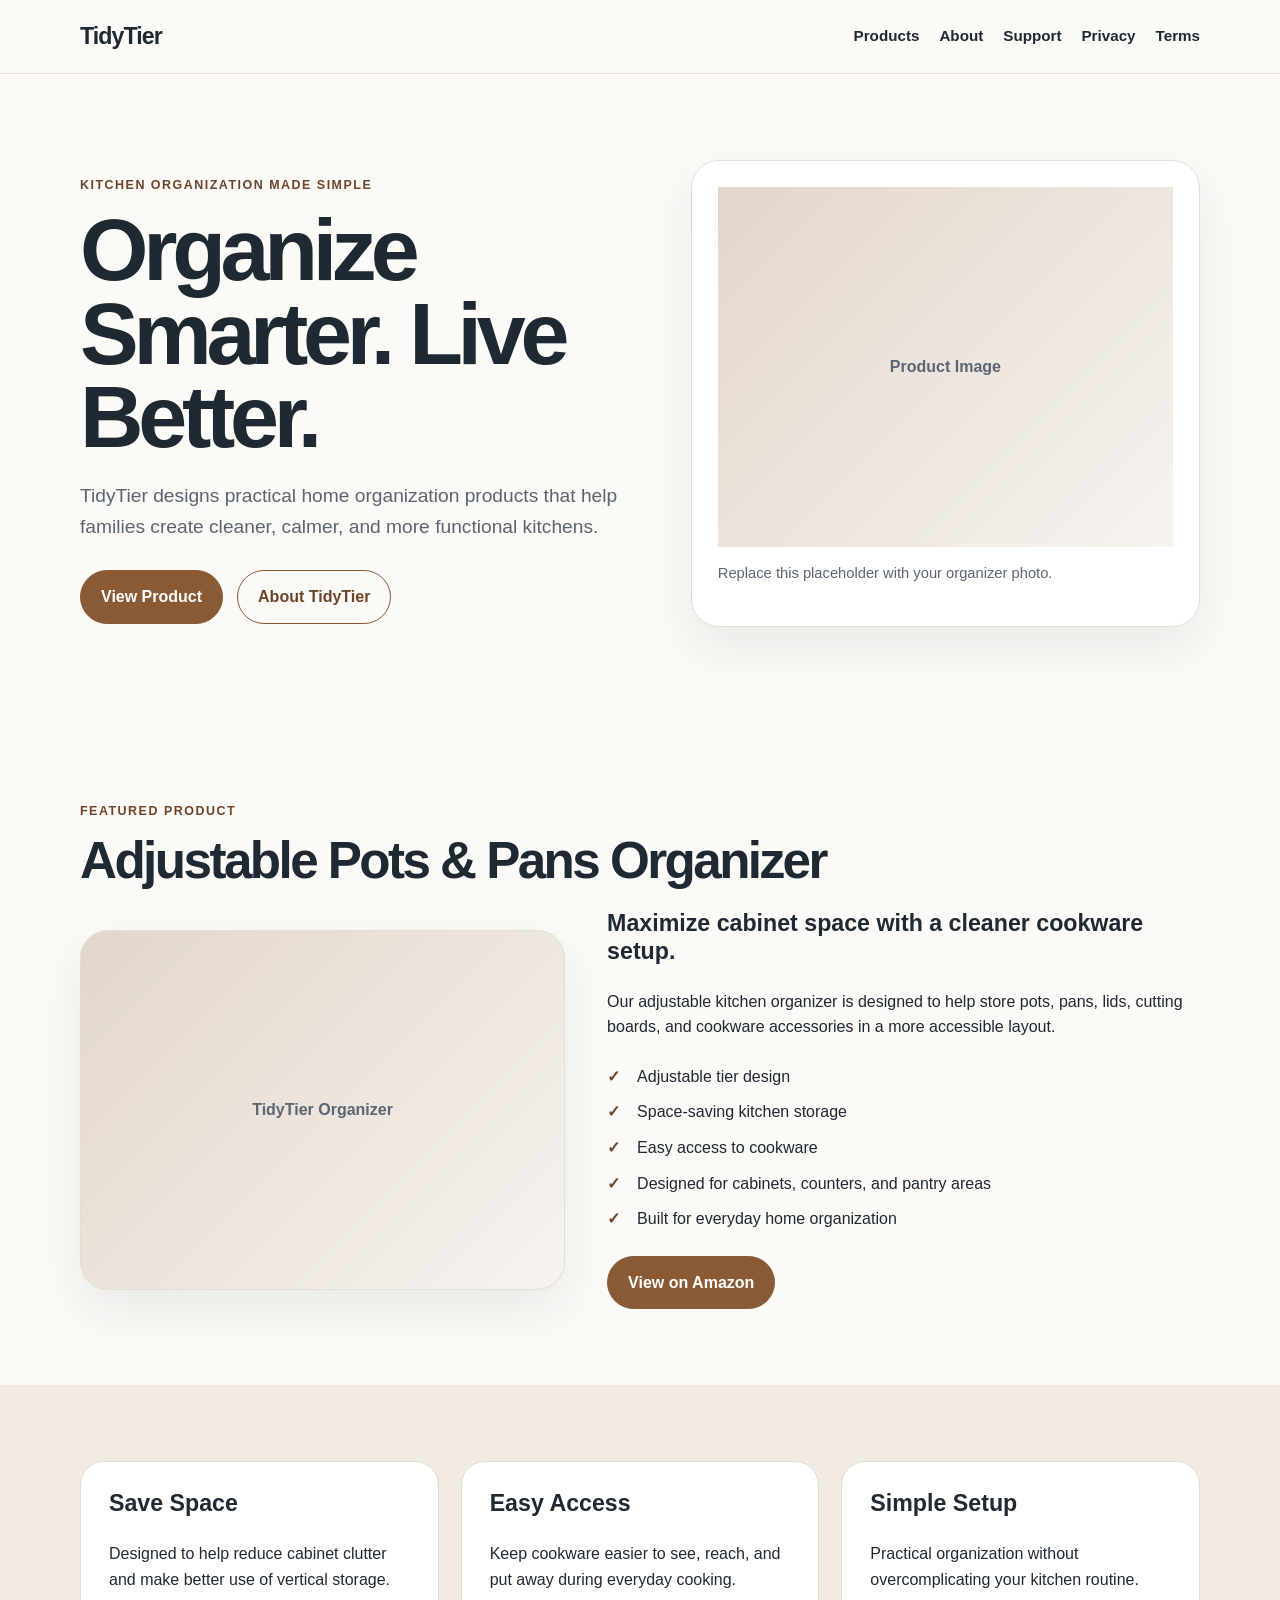
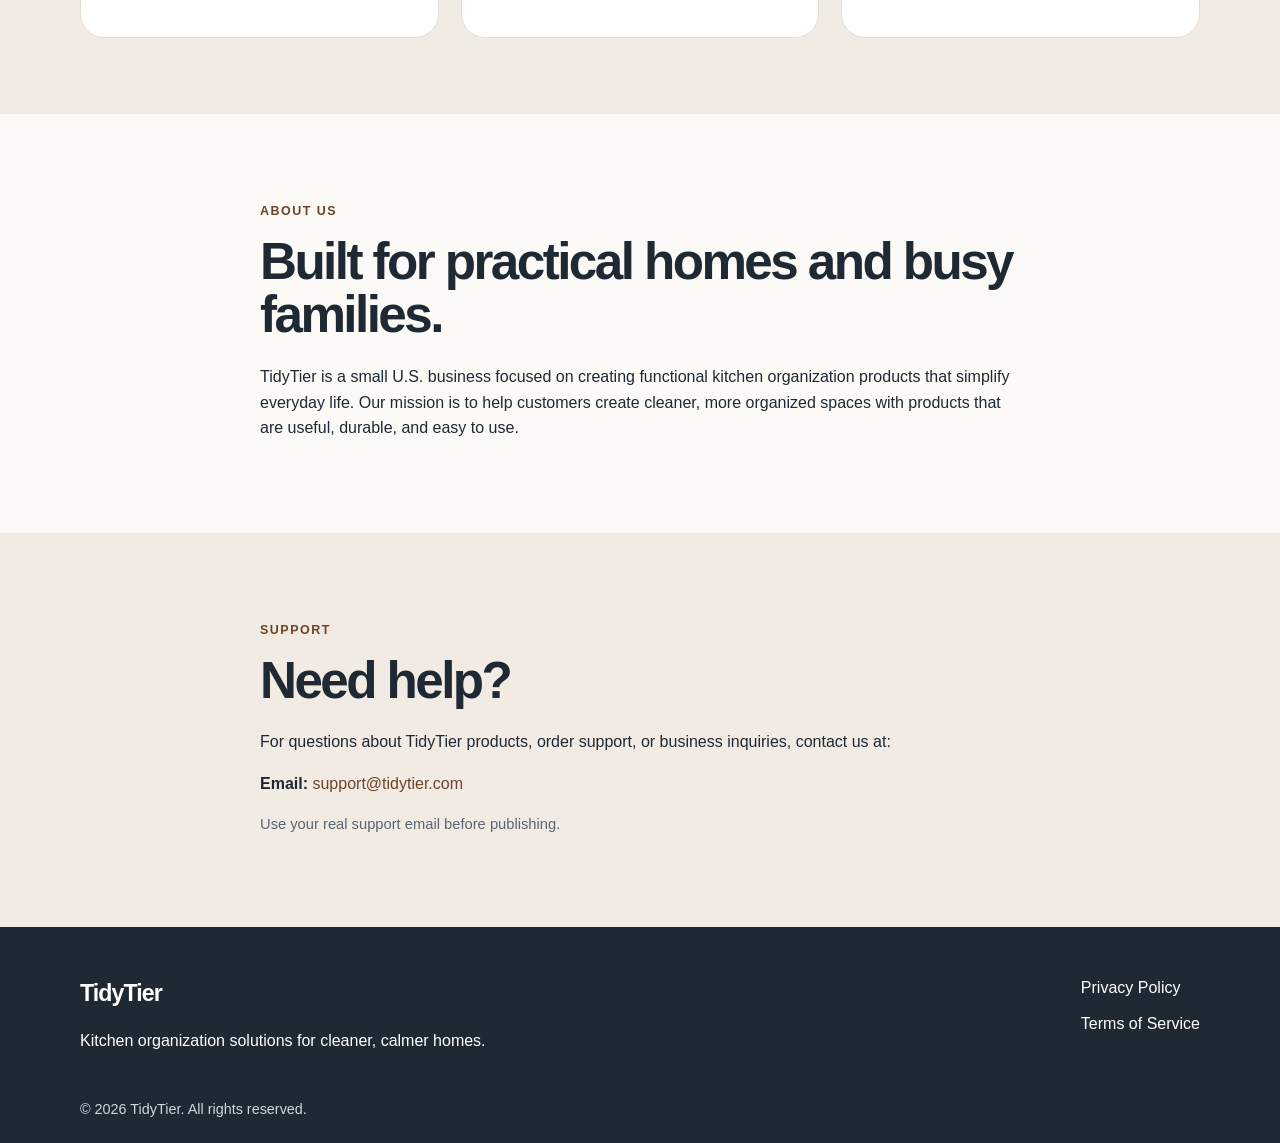
==== index.html @ 5704f9e4 "Add files via upload" ====
<!DOCTYPE html>
<html lang="en">
<head>
  <meta charset="UTF-8" />
  <meta name="viewport" content="width=device-width, initial-scale=1.0" />
  <title>TidyTier | Kitchen Organization Solutions</title>
  <meta name="description" content="TidyTier creates practical kitchen organization products designed to maximize cabinet space and simplify everyday cooking." />
  <link rel="stylesheet" href="styles.css" />
</head>
<body>
  <header class="site-header">
    <div class="container nav">
      <div class="brand">TidyTier</div>
      <nav>
        <a href="#products">Products</a>
        <a href="#about">About</a>
        <a href="#support">Support</a>
        <a href="privacy.html">Privacy</a>
        <a href="terms.html">Terms</a>
      </nav>
    </div>
  </header>

  <main>
    <section class="hero">
      <div class="container hero-grid">
        <div>
          <p class="eyebrow">Kitchen organization made simple</p>
          <h1>Organize Smarter. Live Better.</h1>
          <p class="hero-text">
            TidyTier designs practical home organization products that help families create cleaner,
            calmer, and more functional kitchens.
          </p>
          <div class="hero-actions">
            <a class="btn primary" href="#products">View Product</a>
            <a class="btn secondary" href="#about">About TidyTier</a>
          </div>
        </div>
        <div class="hero-card">
          <div class="product-placeholder"><span>Product Image</span></div>
          <p class="small-note">Replace this placeholder with your organizer photo.</p>
        </div>
      </div>
    </section>

    <section id="products" class="section">
      <div class="container">
        <p class="eyebrow">Featured product</p>
        <h2>Adjustable Pots & Pans Organizer</h2>
        <div class="product-grid">
          <div class="product-image"><span>TidyTier Organizer</span></div>
          <div>
            <h3>Maximize cabinet space with a cleaner cookware setup.</h3>
            <p>
              Our adjustable kitchen organizer is designed to help store pots, pans, lids,
              cutting boards, and cookware accessories in a more accessible layout.
            </p>
            <ul class="checklist">
              <li>Adjustable tier design</li>
              <li>Space-saving kitchen storage</li>
              <li>Easy access to cookware</li>
              <li>Designed for cabinets, counters, and pantry areas</li>
              <li>Built for everyday home organization</li>
            </ul>
            <a class="btn primary" href="https://www.amazon.com/dp/B0FTTPCXH6" target="_blank" rel="noopener">View on Amazon</a>
          </div>
        </div>
      </div>
    </section>

    <section class="section soft">
      <div class="container cards">
        <div class="card"><h3>Save Space</h3><p>Designed to help reduce cabinet clutter and make better use of vertical storage.</p></div>
        <div class="card"><h3>Easy Access</h3><p>Keep cookware easier to see, reach, and put away during everyday cooking.</p></div>
        <div class="card"><h3>Simple Setup</h3><p>Practical organization without overcomplicating your kitchen routine.</p></div>
      </div>
    </section>

    <section id="about" class="section">
      <div class="container narrow">
        <p class="eyebrow">About us</p>
        <h2>Built for practical homes and busy families.</h2>
        <p>
          TidyTier is a small U.S. business focused on creating functional kitchen organization
          products that simplify everyday life. Our mission is to help customers create cleaner,
          more organized spaces with products that are useful, durable, and easy to use.
        </p>
      </div>
    </section>

    <section id="support" class="section soft">
      <div class="container narrow">
        <p class="eyebrow">Support</p>
        <h2>Need help?</h2>
        <p>For questions about TidyTier products, order support, or business inquiries, contact us at:</p>
        <p><strong>Email:</strong> <a href="mailto:support@tidytier.com">support@tidytier.com</a></p>
        <p class="small-note">Use your real support email before publishing.</p>
      </div>
    </section>
  </main>

  <footer class="site-footer">
    <div class="container footer-grid">
      <div><div class="brand">TidyTier</div><p>Kitchen organization solutions for cleaner, calmer homes.</p></div>
      <div><a href="privacy.html">Privacy Policy</a><a href="terms.html">Terms of Service</a></div>
    </div>
    <div class="container copyright">© 2026 TidyTier. All rights reserved.</div>
  </footer>
</body>
</html>
---- styles.css ----
:root{--bg:#fbfaf7;--text:#1f2933;--muted:#5b6573;--card:#fff;--accent:#8a5a35;--accent-dark:#6d4427;--soft:#f1ebe4;--border:#e4ddd4}
*{box-sizing:border-box}body{margin:0;font-family:Arial,Helvetica,sans-serif;background:var(--bg);color:var(--text);line-height:1.6}a{color:var(--accent-dark);text-decoration:none}a:hover{text-decoration:underline}.container{width:min(1120px,92%);margin:0 auto}.site-header{background:rgba(251,250,247,.95);border-bottom:1px solid var(--border);position:sticky;top:0;z-index:10}.nav{display:flex;justify-content:space-between;align-items:center;padding:18px 0}.brand{font-size:1.45rem;font-weight:800;letter-spacing:-.04em}nav{display:flex;gap:20px;flex-wrap:wrap}nav a{color:var(--text);font-weight:600;font-size:.95rem}.hero{padding:86px 0}.hero-grid{display:grid;grid-template-columns:1.05fr .95fr;gap:48px;align-items:center}.eyebrow{text-transform:uppercase;letter-spacing:.12em;font-size:.78rem;color:var(--accent-dark);font-weight:800}h1{font-size:clamp(2.7rem,7vw,5.5rem);line-height:.95;margin:12px 0 22px;letter-spacing:-.06em}h2{font-size:clamp(2rem,4vw,3.5rem);line-height:1.05;margin:10px 0 22px;letter-spacing:-.05em}h3{font-size:1.45rem;line-height:1.2;margin-top:0}.hero-text{font-size:1.2rem;color:var(--muted);max-width:650px}.hero-actions{display:flex;gap:14px;margin-top:28px;flex-wrap:wrap}.btn{display:inline-block;padding:13px 20px;border-radius:999px;font-weight:800;border:1px solid var(--accent)}.btn.primary{background:var(--accent);color:white}.btn.primary:hover{background:var(--accent-dark);text-decoration:none}.btn.secondary{color:var(--accent-dark);background:transparent}.hero-card,.product-image{background:var(--card);border:1px solid var(--border);border-radius:28px;padding:26px;box-shadow:0 20px 50px rgba(31,41,51,.08)}.product-placeholder,.product-image{min-height:360px;display:grid;place-items:center;color:var(--muted);background:linear-gradient(135deg,rgba(138,90,53,.14),rgba(255,255,255,.4)),var(--soft);font-weight:800;text-align:center}.section{padding:76px 0}.section.soft{background:var(--soft)}.product-grid{display:grid;grid-template-columns:.9fr 1.1fr;gap:42px;align-items:center}.checklist{padding-left:0;list-style:none;margin:24px 0}.checklist li{margin:10px 0;padding-left:30px;position:relative}.checklist li:before{content:'✓';position:absolute;left:0;color:var(--accent-dark);font-weight:900}.cards{display:grid;grid-template-columns:repeat(3,1fr);gap:22px}.card{background:var(--card);border:1px solid var(--border);border-radius:24px;padding:28px}.narrow{max-width:760px}.small-note{color:var(--muted);font-size:.92rem}.site-footer{background:#1f2933;color:white;padding:48px 0 22px}.site-footer a{display:block;color:white;margin-bottom:10px}.footer-grid{display:flex;justify-content:space-between;gap:30px}.copyright{margin-top:28px;color:#cfd6dd;font-size:.9rem}.legal{padding:70px 0;max-width:850px}.legal h1{font-size:clamp(2.3rem,5vw,4rem)}.legal p,.legal li{color:var(--muted)}@media(max-width:780px){.nav,.footer-grid{flex-direction:column;align-items:flex-start}.hero-grid,.product-grid,.cards{grid-template-columns:1fr}.hero{padding:58px 0}}
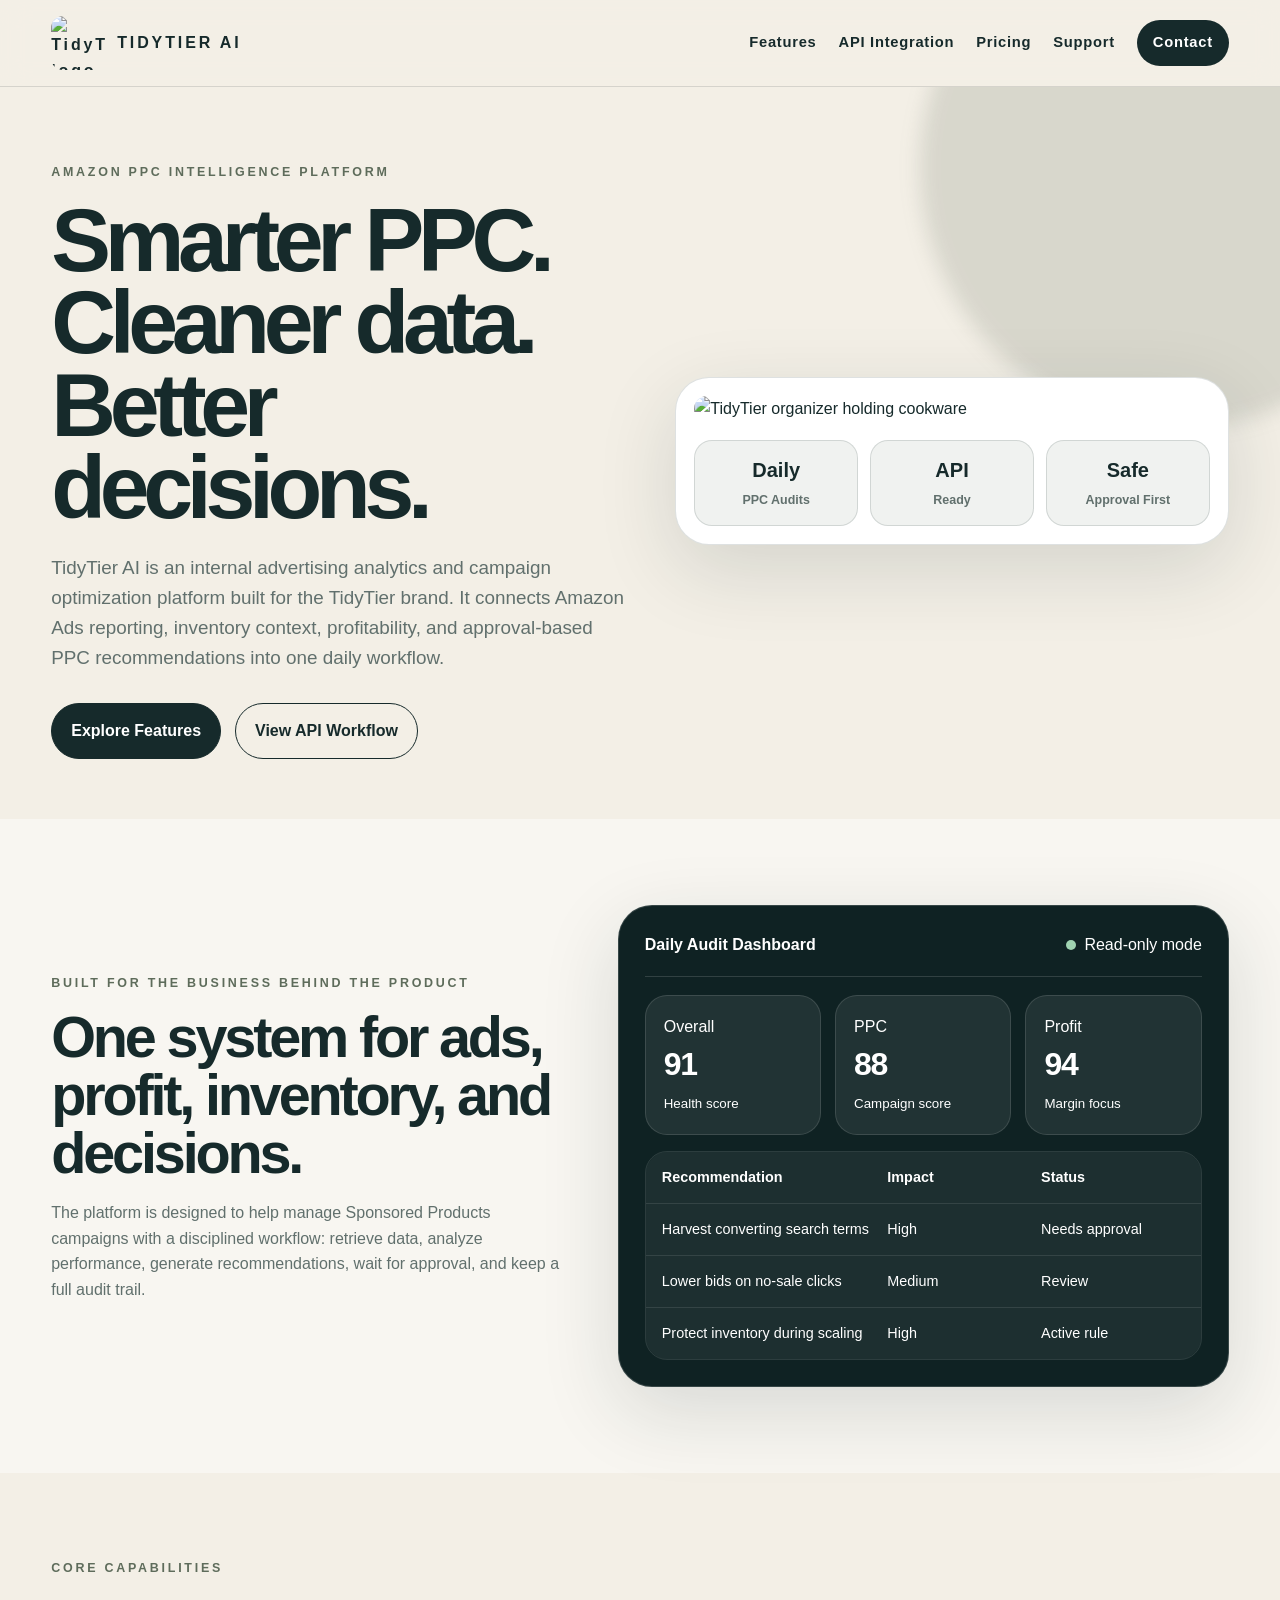
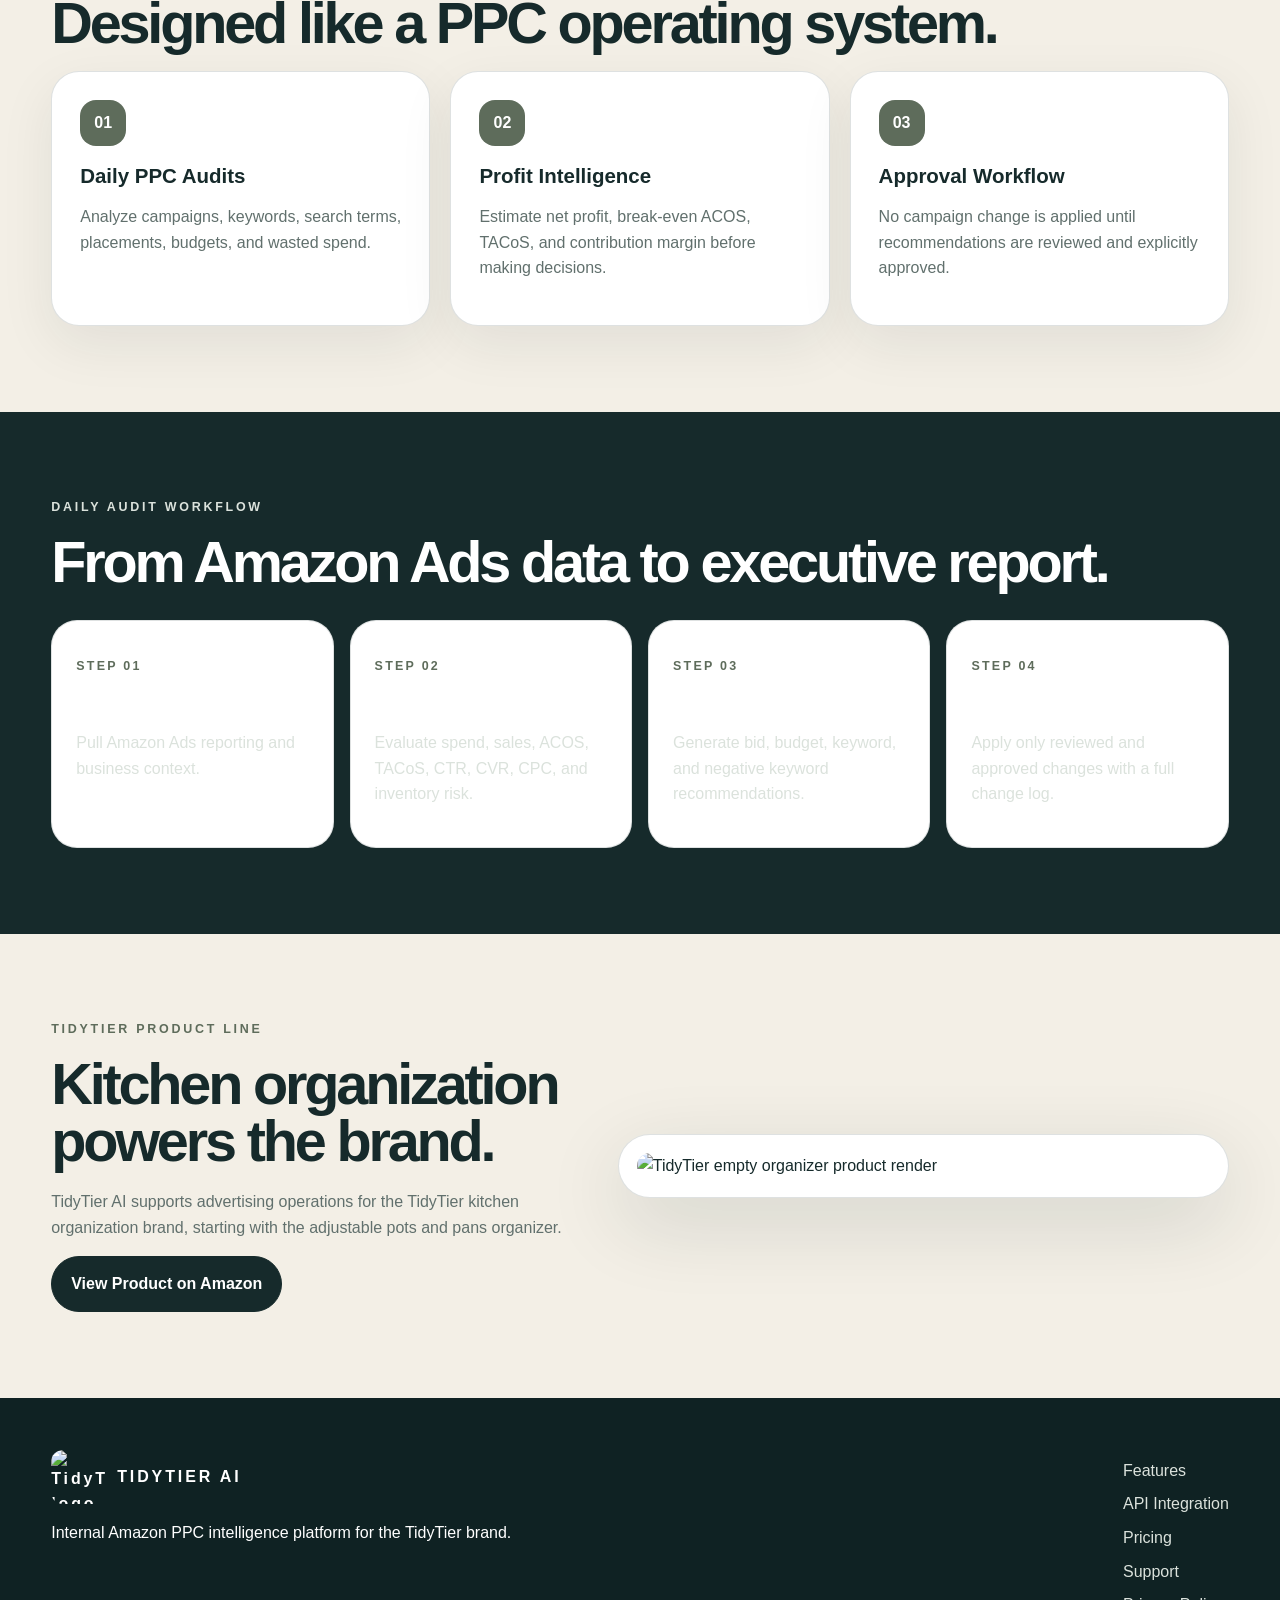
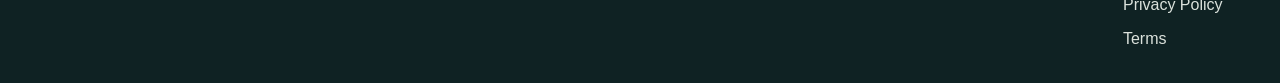
==== commit 2603760a: "Add files via upload" ====
--- a/index.html
+++ b/index.html
@@ -1,110 +1,107 @@
 <!DOCTYPE html>
 <html lang="en">
 <head>
-  <meta charset="UTF-8" />
-  <meta name="viewport" content="width=device-width, initial-scale=1.0" />
-  <title>TidyTier | Kitchen Organization Solutions</title>
-  <meta name="description" content="TidyTier creates practical kitchen organization products designed to maximize cabinet space and simplify everyday cooking." />
-  <link rel="stylesheet" href="styles.css" />
+  <meta charset="UTF-8"/><meta name="viewport" content="width=device-width, initial-scale=1.0"/>
+  <title>TidyTier AI | Amazon PPC Optimization for TidyTier</title>
+  <meta name="description" content="TidyTier AI is an internal Amazon PPC intelligence platform built to automate reporting, daily audits, profitability analysis, and approval-based campaign optimization."/>
+  <link rel="stylesheet" href="styles.css"/>
 </head>
 <body>
-  <header class="site-header">
-    <div class="container nav">
-      <div class="brand">TidyTier</div>
-      <nav>
-        <a href="#products">Products</a>
-        <a href="#about">About</a>
-        <a href="#support">Support</a>
-        <a href="privacy.html">Privacy</a>
-        <a href="terms.html">Terms</a>
-      </nav>
+<header class="navbar"><div class="container nav-inner">
+  <a class="logo" href="index.html"><img src="assets/tidytier-logo.png" alt="TidyTier logo"/><span>TIDYTIER AI</span></a>
+  <nav class="nav-links">
+    <a href="features.html">Features</a><a href="integration.html">API Integration</a><a href="pricing.html">Pricing</a><a href="support.html">Support</a><a class="nav-cta" href="#contact">Contact</a>
+  </nav>
+</div></header>
+
+<main>
+<section class="hero">
+  <div class="container hero-grid">
+    <div>
+      <p class="eyebrow">Amazon PPC Intelligence Platform</p>
+      <h1>Smarter PPC. Cleaner data. Better decisions.</h1>
+      <p class="lead">TidyTier AI is an internal advertising analytics and campaign optimization platform built for the TidyTier brand. It connects Amazon Ads reporting, inventory context, profitability, and approval-based PPC recommendations into one daily workflow.</p>
+      <div class="hero-actions">
+        <a class="btn primary" href="features.html">Explore Features</a>
+        <a class="btn secondary" href="integration.html">View API Workflow</a>
+      </div>
     </div>
-  </header>
+    <div class="hero-card">
+      <img src="assets/tidytier-organizer-loaded.png" alt="TidyTier organizer holding cookware"/>
+      <div class="badges">
+        <div class="badge"><strong>Daily</strong><span>PPC Audits</span></div>
+        <div class="badge"><strong>API</strong><span>Ready</span></div>
+        <div class="badge"><strong>Safe</strong><span>Approval First</span></div>
+      </div>
+    </div>
+  </div>
+</section>
 
-  <main>
-    <section class="hero">
-      <div class="container hero-grid">
-        <div>
-          <p class="eyebrow">Kitchen organization made simple</p>
-          <h1>Organize Smarter. Live Better.</h1>
-          <p class="hero-text">
-            TidyTier designs practical home organization products that help families create cleaner,
-            calmer, and more functional kitchens.
-          </p>
-          <div class="hero-actions">
-            <a class="btn primary" href="#products">View Product</a>
-            <a class="btn secondary" href="#about">About TidyTier</a>
-          </div>
-        </div>
-        <div class="hero-card">
-          <div class="product-placeholder"><span>Product Image</span></div>
-          <p class="small-note">Replace this placeholder with your organizer photo.</p>
-        </div>
+<section class="section soft">
+  <div class="container split">
+    <div>
+      <p class="eyebrow">Built for the business behind the product</p>
+      <h2>One system for ads, profit, inventory, and decisions.</h2>
+      <p class="muted">The platform is designed to help manage Sponsored Products campaigns with a disciplined workflow: retrieve data, analyze performance, generate recommendations, wait for approval, and keep a full audit trail.</p>
+    </div>
+    <div class="dashboard">
+      <div class="dashboard-top"><strong>Daily Audit Dashboard</strong><span><i class="dot"></i>Read-only mode</span></div>
+      <div class="kpi-grid">
+        <div class="kpi"><span>Overall</span><strong>91</strong><small>Health score</small></div>
+        <div class="kpi"><span>PPC</span><strong>88</strong><small>Campaign score</small></div>
+        <div class="kpi"><span>Profit</span><strong>94</strong><small>Margin focus</small></div>
       </div>
-    </section>
+      <div class="table">
+        <div class="row"><strong>Recommendation</strong><strong>Impact</strong><strong>Status</strong></div>
+        <div class="row"><span>Harvest converting search terms</span><span>High</span><span>Needs approval</span></div>
+        <div class="row"><span>Lower bids on no-sale clicks</span><span>Medium</span><span>Review</span></div>
+        <div class="row"><span>Protect inventory during scaling</span><span>High</span><span>Active rule</span></div>
+      </div>
+    </div>
+  </div>
+</section>
 
-    <section id="products" class="section">
-      <div class="container">
-        <p class="eyebrow">Featured product</p>
-        <h2>Adjustable Pots & Pans Organizer</h2>
-        <div class="product-grid">
-          <div class="product-image"><span>TidyTier Organizer</span></div>
-          <div>
-            <h3>Maximize cabinet space with a cleaner cookware setup.</h3>
-            <p>
-              Our adjustable kitchen organizer is designed to help store pots, pans, lids,
-              cutting boards, and cookware accessories in a more accessible layout.
-            </p>
-            <ul class="checklist">
-              <li>Adjustable tier design</li>
-              <li>Space-saving kitchen storage</li>
-              <li>Easy access to cookware</li>
-              <li>Designed for cabinets, counters, and pantry areas</li>
-              <li>Built for everyday home organization</li>
-            </ul>
-            <a class="btn primary" href="https://www.amazon.com/dp/B0FTTPCXH6" target="_blank" rel="noopener">View on Amazon</a>
-          </div>
-        </div>
-      </div>
-    </section>
+<section class="section">
+  <div class="container">
+    <p class="eyebrow">Core capabilities</p>
+    <h2>Designed like a PPC operating system.</h2>
+    <div class="grid-3">
+      <div class="card"><div class="icon">01</div><h3>Daily PPC Audits</h3><p class="muted">Analyze campaigns, keywords, search terms, placements, budgets, and wasted spend.</p></div>
+      <div class="card"><div class="icon">02</div><h3>Profit Intelligence</h3><p class="muted">Estimate net profit, break-even ACOS, TACoS, and contribution margin before making decisions.</p></div>
+      <div class="card"><div class="icon">03</div><h3>Approval Workflow</h3><p class="muted">No campaign change is applied until recommendations are reviewed and explicitly approved.</p></div>
+    </div>
+  </div>
+</section>
 
-    <section class="section soft">
-      <div class="container cards">
-        <div class="card"><h3>Save Space</h3><p>Designed to help reduce cabinet clutter and make better use of vertical storage.</p></div>
-        <div class="card"><h3>Easy Access</h3><p>Keep cookware easier to see, reach, and put away during everyday cooking.</p></div>
-        <div class="card"><h3>Simple Setup</h3><p>Practical organization without overcomplicating your kitchen routine.</p></div>
-      </div>
-    </section>
+<section class="section dark">
+  <div class="container">
+    <p class="eyebrow">Daily Audit Workflow</p>
+    <h2>From Amazon Ads data to executive report.</h2>
+    <div class="workflow">
+      <div class="step"><p class="num">STEP 01</p><h3>Collect</h3><p class="muted">Pull Amazon Ads reporting and business context.</p></div>
+      <div class="step"><p class="num">STEP 02</p><h3>Analyze</h3><p class="muted">Evaluate spend, sales, ACOS, TACoS, CTR, CVR, CPC, and inventory risk.</p></div>
+      <div class="step"><p class="num">STEP 03</p><h3>Recommend</h3><p class="muted">Generate bid, budget, keyword, and negative keyword recommendations.</p></div>
+      <div class="step"><p class="num">STEP 04</p><h3>Approve</h3><p class="muted">Apply only reviewed and approved changes with a full change log.</p></div>
+    </div>
+  </div>
+</section>
 
-    <section id="about" class="section">
-      <div class="container narrow">
-        <p class="eyebrow">About us</p>
-        <h2>Built for practical homes and busy families.</h2>
-        <p>
-          TidyTier is a small U.S. business focused on creating functional kitchen organization
-          products that simplify everyday life. Our mission is to help customers create cleaner,
-          more organized spaces with products that are useful, durable, and easy to use.
-        </p>
-      </div>
-    </section>
+<section class="section" id="contact">
+  <div class="container split">
+    <div>
+      <p class="eyebrow">TidyTier product line</p>
+      <h2>Kitchen organization powers the brand.</h2>
+      <p class="muted">TidyTier AI supports advertising operations for the TidyTier kitchen organization brand, starting with the adjustable pots and pans organizer.</p>
+      <a class="btn primary" href="https://www.amazon.com/dp/B0FTTPCXH6" target="_blank" rel="noopener">View Product on Amazon</a>
+    </div>
+    <img class="hero-card" src="assets/tidytier-organizer-empty.png" alt="TidyTier empty organizer product render"/>
+  </div>
+</section>
+</main>
 
-    <section id="support" class="section soft">
-      <div class="container narrow">
-        <p class="eyebrow">Support</p>
-        <h2>Need help?</h2>
-        <p>For questions about TidyTier products, order support, or business inquiries, contact us at:</p>
-        <p><strong>Email:</strong> <a href="mailto:support@tidytier.com">support@tidytier.com</a></p>
-        <p class="small-note">Use your real support email before publishing.</p>
-      </div>
-    </section>
-  </main>
-
-  <footer class="site-footer">
-    <div class="container footer-grid">
-      <div><div class="brand">TidyTier</div><p>Kitchen organization solutions for cleaner, calmer homes.</p></div>
-      <div><a href="privacy.html">Privacy Policy</a><a href="terms.html">Terms of Service</a></div>
-    </div>
-    <div class="container copyright">© 2026 TidyTier. All rights reserved.</div>
-  </footer>
+<footer class="footer"><div class="container footer-grid">
+  <div><div class="logo"><img src="assets/tidytier-logo.png" alt="TidyTier logo"/><span>TIDYTIER AI</span></div><p>Internal Amazon PPC intelligence platform for the TidyTier brand.</p></div>
+  <div><a href="features.html">Features</a><a href="integration.html">API Integration</a><a href="pricing.html">Pricing</a><a href="support.html">Support</a><a href="privacy.html">Privacy Policy</a><a href="terms.html">Terms</a></div>
+</div></footer>
 </body>
 </html>
--- a/styles.css
+++ b/styles.css
@@ -1,2 +1,111 @@
-:root{--bg:#fbfaf7;--text:#1f2933;--muted:#5b6573;--card:#fff;--accent:#8a5a35;--accent-dark:#6d4427;--soft:#f1ebe4;--border:#e4ddd4}
-*{box-sizing:border-box}body{margin:0;font-family:Arial,Helvetica,sans-serif;background:var(--bg);color:var(--text);line-height:1.6}a{color:var(--accent-dark);text-decoration:none}a:hover{text-decoration:underline}.container{width:min(1120px,92%);margin:0 auto}.site-header{background:rgba(251,250,247,.95);border-bottom:1px solid var(--border);position:sticky;top:0;z-index:10}.nav{display:flex;justify-content:space-between;align-items:center;padding:18px 0}.brand{font-size:1.45rem;font-weight:800;letter-spacing:-.04em}nav{display:flex;gap:20px;flex-wrap:wrap}nav a{color:var(--text);font-weight:600;font-size:.95rem}.hero{padding:86px 0}.hero-grid{display:grid;grid-template-columns:1.05fr .95fr;gap:48px;align-items:center}.eyebrow{text-transform:uppercase;letter-spacing:.12em;font-size:.78rem;color:var(--accent-dark);font-weight:800}h1{font-size:clamp(2.7rem,7vw,5.5rem);line-height:.95;margin:12px 0 22px;letter-spacing:-.06em}h2{font-size:clamp(2rem,4vw,3.5rem);line-height:1.05;margin:10px 0 22px;letter-spacing:-.05em}h3{font-size:1.45rem;line-height:1.2;margin-top:0}.hero-text{font-size:1.2rem;color:var(--muted);max-width:650px}.hero-actions{display:flex;gap:14px;margin-top:28px;flex-wrap:wrap}.btn{display:inline-block;padding:13px 20px;border-radius:999px;font-weight:800;border:1px solid var(--accent)}.btn.primary{background:var(--accent);color:white}.btn.primary:hover{background:var(--accent-dark);text-decoration:none}.btn.secondary{color:var(--accent-dark);background:transparent}.hero-card,.product-image{background:var(--card);border:1px solid var(--border);border-radius:28px;padding:26px;box-shadow:0 20px 50px rgba(31,41,51,.08)}.product-placeholder,.product-image{min-height:360px;display:grid;place-items:center;color:var(--muted);background:linear-gradient(135deg,rgba(138,90,53,.14),rgba(255,255,255,.4)),var(--soft);font-weight:800;text-align:center}.section{padding:76px 0}.section.soft{background:var(--soft)}.product-grid{display:grid;grid-template-columns:.9fr 1.1fr;gap:42px;align-items:center}.checklist{padding-left:0;list-style:none;margin:24px 0}.checklist li{margin:10px 0;padding-left:30px;position:relative}.checklist li:before{content:'✓';position:absolute;left:0;color:var(--accent-dark);font-weight:900}.cards{display:grid;grid-template-columns:repeat(3,1fr);gap:22px}.card{background:var(--card);border:1px solid var(--border);border-radius:24px;padding:28px}.narrow{max-width:760px}.small-note{color:var(--muted);font-size:.92rem}.site-footer{background:#1f2933;color:white;padding:48px 0 22px}.site-footer a{display:block;color:white;margin-bottom:10px}.footer-grid{display:flex;justify-content:space-between;gap:30px}.copyright{margin-top:28px;color:#cfd6dd;font-size:.9rem}.legal{padding:70px 0;max-width:850px}.legal h1{font-size:clamp(2.3rem,5vw,4rem)}.legal p,.legal li{color:var(--muted)}@media(max-width:780px){.nav,.footer-grid{flex-direction:column;align-items:flex-start}.hero-grid,.product-grid,.cards{grid-template-columns:1fr}.hero{padding:58px 0}}
+:root{
+  --cream:#F3EFE6;
+  --green:#5E6C5B;
+  --ink:#162A2B;
+  --black:#000000;
+  --white:#FFFFFF;
+  --muted:#61706d;
+  --line:rgba(22,42,43,.14);
+  --shadow:0 24px 80px rgba(22,42,43,.14);
+}
+*{box-sizing:border-box}
+html{scroll-behavior:smooth}
+body{
+  margin:0;
+  font-family:Poppins, Arial, Helvetica, sans-serif;
+  color:var(--ink);
+  background:var(--cream);
+  line-height:1.6;
+}
+a{color:inherit;text-decoration:none}
+img{max-width:100%;display:block}
+.container{width:min(1180px,92%);margin:0 auto}
+.navbar{
+  position:sticky;top:0;z-index:20;
+  background:rgba(243,239,230,.92);
+  backdrop-filter:blur(14px);
+  border-bottom:1px solid var(--line);
+}
+.nav-inner{display:flex;align-items:center;justify-content:space-between;padding:16px 0;gap:20px}
+.logo{display:flex;align-items:center;gap:12px;font-weight:800;letter-spacing:.18em}
+.logo img{width:54px;height:54px;object-fit:contain;border-radius:12px}
+.nav-links{display:flex;align-items:center;gap:22px;font-size:.92rem;font-weight:700;letter-spacing:.05em}
+.nav-cta{padding:11px 16px;border-radius:999px;background:var(--ink);color:var(--white)}
+.menu-note{display:none}
+.hero{
+  padding:76px 0 60px;
+  position:relative;
+  overflow:hidden;
+}
+.hero:before{
+  content:"";position:absolute;right:-160px;top:-180px;width:520px;height:520px;border-radius:50%;
+  background:rgba(94,108,91,.18);filter:blur(10px);
+}
+.hero-grid{display:grid;grid-template-columns:1.02fr .98fr;gap:48px;align-items:center;position:relative}
+.eyebrow{font-size:.78rem;text-transform:uppercase;letter-spacing:.22em;color:var(--green);font-weight:900;margin:0 0 16px}
+h1{font-size:clamp(3rem,7vw,6.4rem);line-height:.92;letter-spacing:-.07em;margin:0 0 24px}
+h2{font-size:clamp(2rem,4.5vw,4.2rem);line-height:1;letter-spacing:-.055em;margin:0 0 18px}
+h3{font-size:1.28rem;line-height:1.2;margin:0 0 12px}
+.lead{font-size:1.18rem;color:var(--muted);max-width:650px}
+.hero-actions{display:flex;gap:14px;flex-wrap:wrap;margin-top:30px}
+.btn{display:inline-flex;align-items:center;justify-content:center;gap:8px;padding:14px 19px;border-radius:999px;font-weight:900;border:1px solid var(--ink)}
+.btn.primary{background:var(--ink);color:var(--white)}
+.btn.secondary{background:transparent;color:var(--ink)}
+.btn.light{background:var(--white);color:var(--ink);border-color:var(--white)}
+.hero-card{background:var(--white);border:1px solid var(--line);border-radius:34px;padding:18px;box-shadow:var(--shadow)}
+.hero-card img{border-radius:24px;background:var(--white)}
+.badges{display:grid;grid-template-columns:repeat(3,1fr);gap:12px;margin-top:18px}
+.badge{padding:13px;border-radius:18px;background:rgba(94,108,91,.09);border:1px solid var(--line);text-align:center}
+.badge strong{display:block;font-size:1.25rem}
+.badge span{font-size:.78rem;color:var(--muted);font-weight:700}
+.section{padding:86px 0}
+.section.dark{background:var(--ink);color:var(--white)}
+.section.dark .eyebrow,.section.dark .muted{color:#dbe2dc}
+.section.soft{background:rgba(255,255,255,.42)}
+.split{display:grid;grid-template-columns:.92fr 1.08fr;gap:46px;align-items:center}
+.grid-3{display:grid;grid-template-columns:repeat(3,1fr);gap:20px}
+.grid-2{display:grid;grid-template-columns:repeat(2,1fr);gap:22px}
+.card{
+  background:var(--white);
+  border:1px solid var(--line);
+  border-radius:28px;
+  padding:28px;
+  box-shadow:0 18px 54px rgba(22,42,43,.08);
+}
+.dark .card{background:rgba(255,255,255,.08);border-color:rgba(255,255,255,.16);box-shadow:none}
+.icon{width:46px;height:46px;border-radius:16px;background:var(--green);color:var(--white);display:grid;place-items:center;font-weight:900;margin-bottom:18px}
+.muted{color:var(--muted)}
+.product-showcase{display:grid;grid-template-columns:1fr 1fr;gap:22px;margin-top:32px}
+.product-showcase img{border-radius:30px;background:var(--white);border:1px solid var(--line);box-shadow:0 18px 54px rgba(22,42,43,.08)}
+.workflow{display:grid;grid-template-columns:repeat(4,1fr);gap:16px;margin-top:28px}
+.step{position:relative;background:var(--white);border:1px solid var(--line);border-radius:26px;padding:24px}
+.step .num{font-weight:900;color:var(--green);letter-spacing:.18em;font-size:.78rem}
+.dashboard{
+  background:#0f2223;color:white;border-radius:34px;padding:26px;border:1px solid rgba(255,255,255,.16);
+  box-shadow:var(--shadow)
+}
+.dashboard-top{display:flex;justify-content:space-between;align-items:center;border-bottom:1px solid rgba(255,255,255,.14);padding-bottom:18px;margin-bottom:18px}
+.dot{width:10px;height:10px;border-radius:50%;background:#9fd3b1;display:inline-block;margin-right:8px}
+.kpi-grid{display:grid;grid-template-columns:repeat(3,1fr);gap:14px}
+.kpi{background:rgba(255,255,255,.08);border:1px solid rgba(255,255,255,.12);border-radius:22px;padding:18px}
+.kpi strong{display:block;font-size:2rem;letter-spacing:-.04em}
+.table{margin-top:16px;border-radius:22px;overflow:hidden;border:1px solid rgba(255,255,255,.12)}
+.row{display:grid;grid-template-columns:1.2fr .8fr .8fr;gap:10px;padding:14px 16px;background:rgba(255,255,255,.06);border-bottom:1px solid rgba(255,255,255,.1);font-size:.9rem}
+.row:last-child{border-bottom:0}
+.price-card{max-width:720px;margin:28px auto 0;text-align:center}
+.price{font-size:3rem;font-weight:900;letter-spacing:-.05em;margin:10px 0}
+.footer{background:#0f2223;color:white;padding:52px 0 24px}
+.footer-grid{display:flex;justify-content:space-between;gap:30px;flex-wrap:wrap}
+.footer a{display:block;color:#dbe2dc;margin:8px 0}
+.legal{max-width:880px;padding:70px 0}
+.legal h1{font-size:clamp(2.5rem,5vw,4.2rem)}
+.legal h2{font-size:1.6rem;margin-top:34px}
+.notice{padding:16px 20px;border:1px solid var(--line);background:rgba(255,255,255,.6);border-radius:18px;color:var(--muted)}
+@media(max-width:900px){
+ .nav-inner{align-items:flex-start;flex-direction:column}
+ .nav-links{gap:12px;flex-wrap:wrap}
+ .hero-grid,.split,.product-showcase,.grid-3,.grid-2,.workflow{grid-template-columns:1fr}
+ .badges,.kpi-grid{grid-template-columns:1fr}
+ h1{font-size:3.2rem}
+ .row{grid-template-columns:1fr}
+}
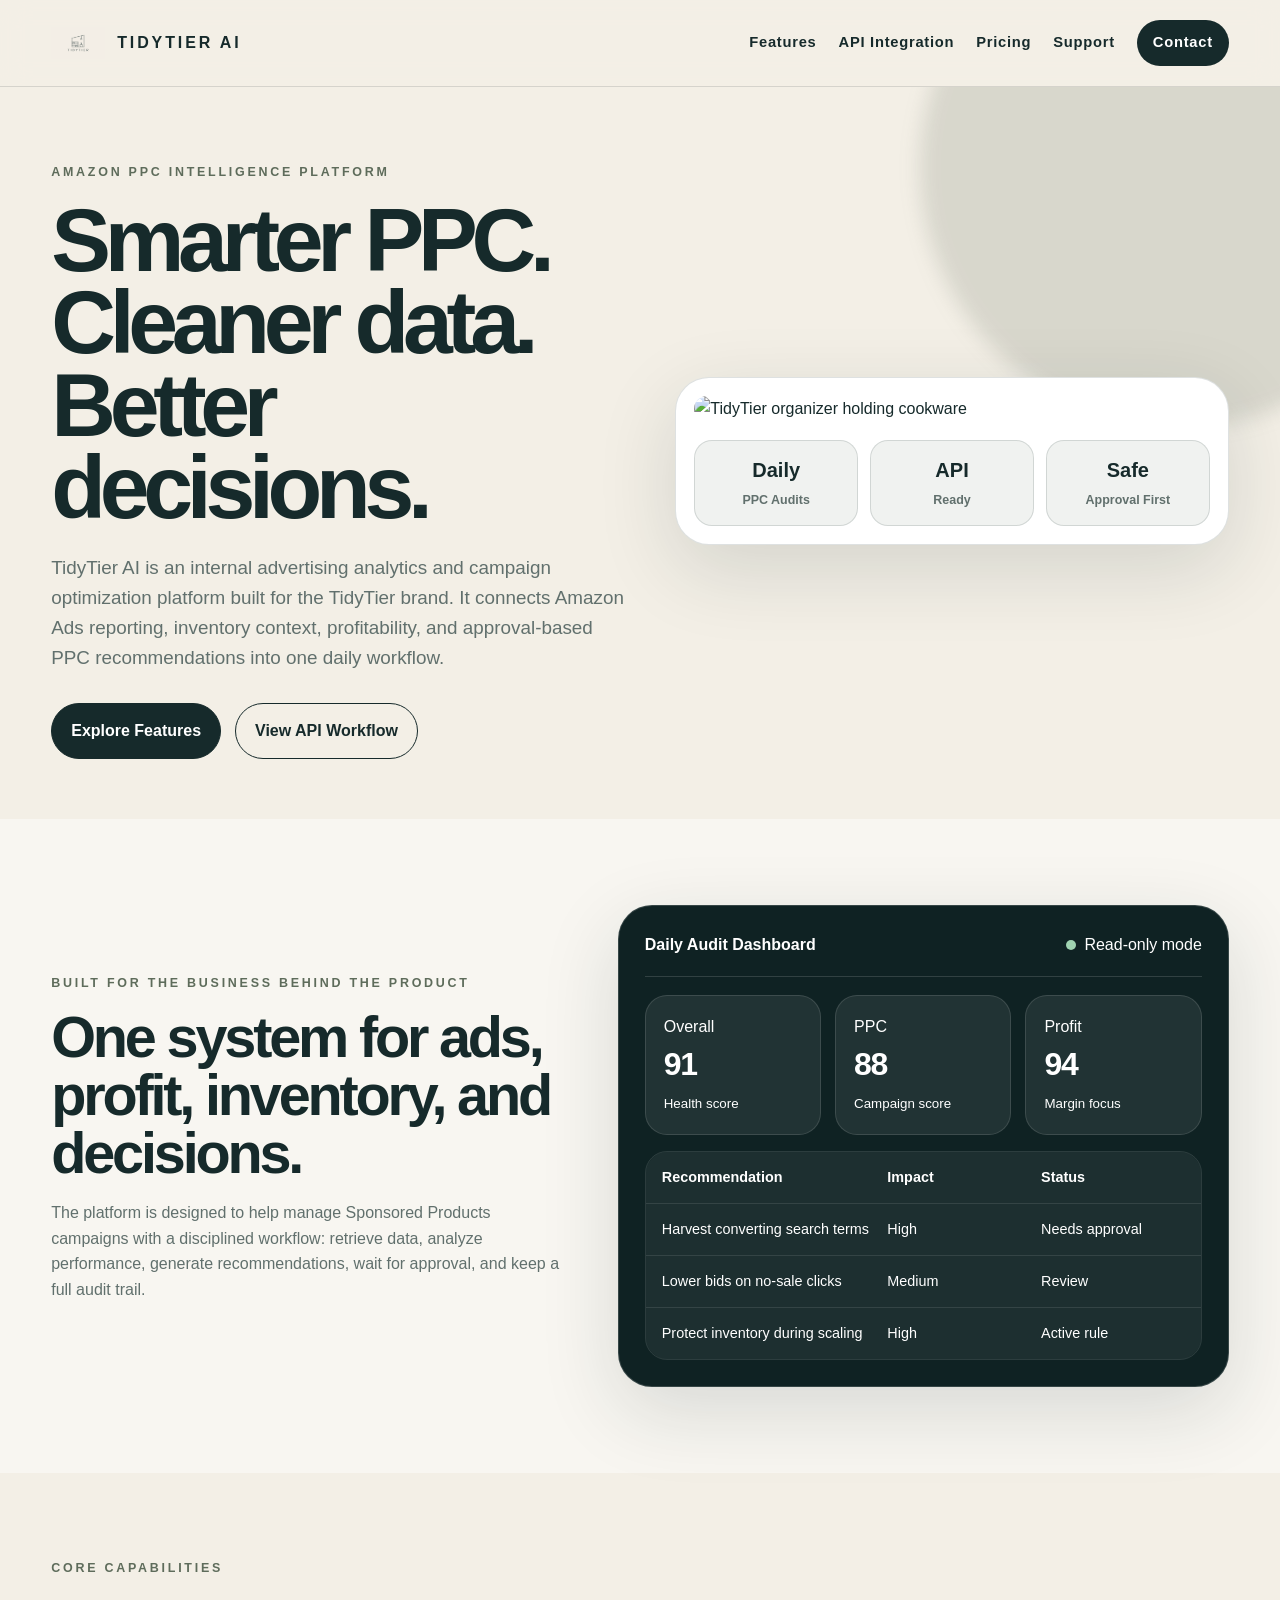
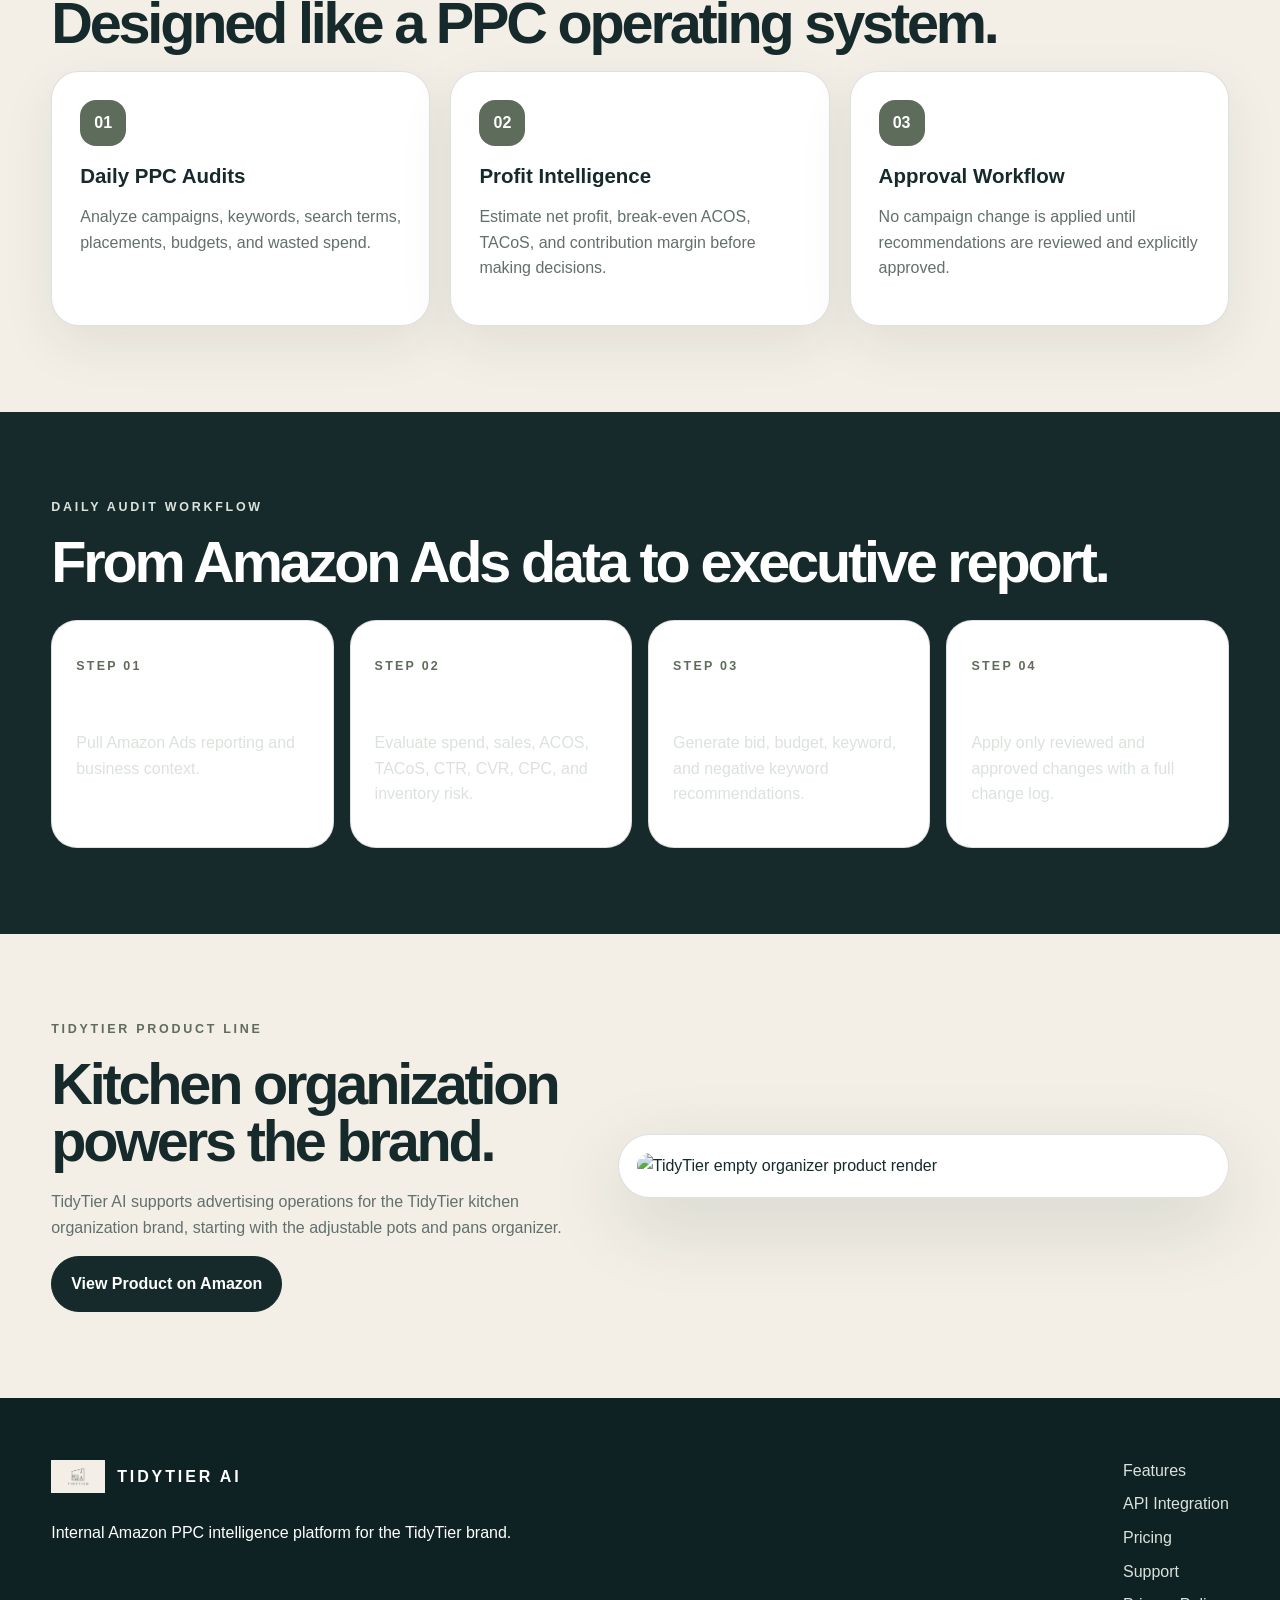
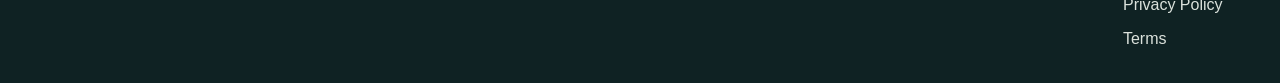
==== commit 28ebefc0: "Add files via upload" ====
--- a/index.html
+++ b/index.html
@@ -8,7 +8,7 @@
 </head>
 <body>
 <header class="navbar"><div class="container nav-inner">
-  <a class="logo" href="index.html"><img src="assets/tidytier-logo.png" alt="TidyTier logo"/><span>TIDYTIER AI</span></a>
+  <a class="logo" href="index.html"><img src="tidytier-logo.png" alt="TidyTier logo"/><span>TIDYTIER AI</span></a>
   <nav class="nav-links">
     <a href="features.html">Features</a><a href="integration.html">API Integration</a><a href="pricing.html">Pricing</a><a href="support.html">Support</a><a class="nav-cta" href="#contact">Contact</a>
   </nav>
@@ -27,7 +27,7 @@
       </div>
     </div>
     <div class="hero-card">
-      <img src="assets/tidytier-organizer-loaded.png" alt="TidyTier organizer holding cookware"/>
+      <img src="tidytier-organizer-loaded.png" alt="TidyTier organizer holding cookware"/>
       <div class="badges">
         <div class="badge"><strong>Daily</strong><span>PPC Audits</span></div>
         <div class="badge"><strong>API</strong><span>Ready</span></div>
@@ -94,13 +94,13 @@
       <p class="muted">TidyTier AI supports advertising operations for the TidyTier kitchen organization brand, starting with the adjustable pots and pans organizer.</p>
       <a class="btn primary" href="https://www.amazon.com/dp/B0FTTPCXH6" target="_blank" rel="noopener">View Product on Amazon</a>
     </div>
-    <img class="hero-card" src="assets/tidytier-organizer-empty.png" alt="TidyTier empty organizer product render"/>
+    <img class="hero-card" src="tidytier-organizer-empty.png" alt="TidyTier empty organizer product render"/>
   </div>
 </section>
 </main>
 
 <footer class="footer"><div class="container footer-grid">
-  <div><div class="logo"><img src="assets/tidytier-logo.png" alt="TidyTier logo"/><span>TIDYTIER AI</span></div><p>Internal Amazon PPC intelligence platform for the TidyTier brand.</p></div>
+  <div><div class="logo"><img src="tidytier-logo.png" alt="TidyTier logo"/><span>TIDYTIER AI</span></div><p>Internal Amazon PPC intelligence platform for the TidyTier brand.</p></div>
   <div><a href="features.html">Features</a><a href="integration.html">API Integration</a><a href="pricing.html">Pricing</a><a href="support.html">Support</a><a href="privacy.html">Privacy Policy</a><a href="terms.html">Terms</a></div>
 </div></footer>
 </body>
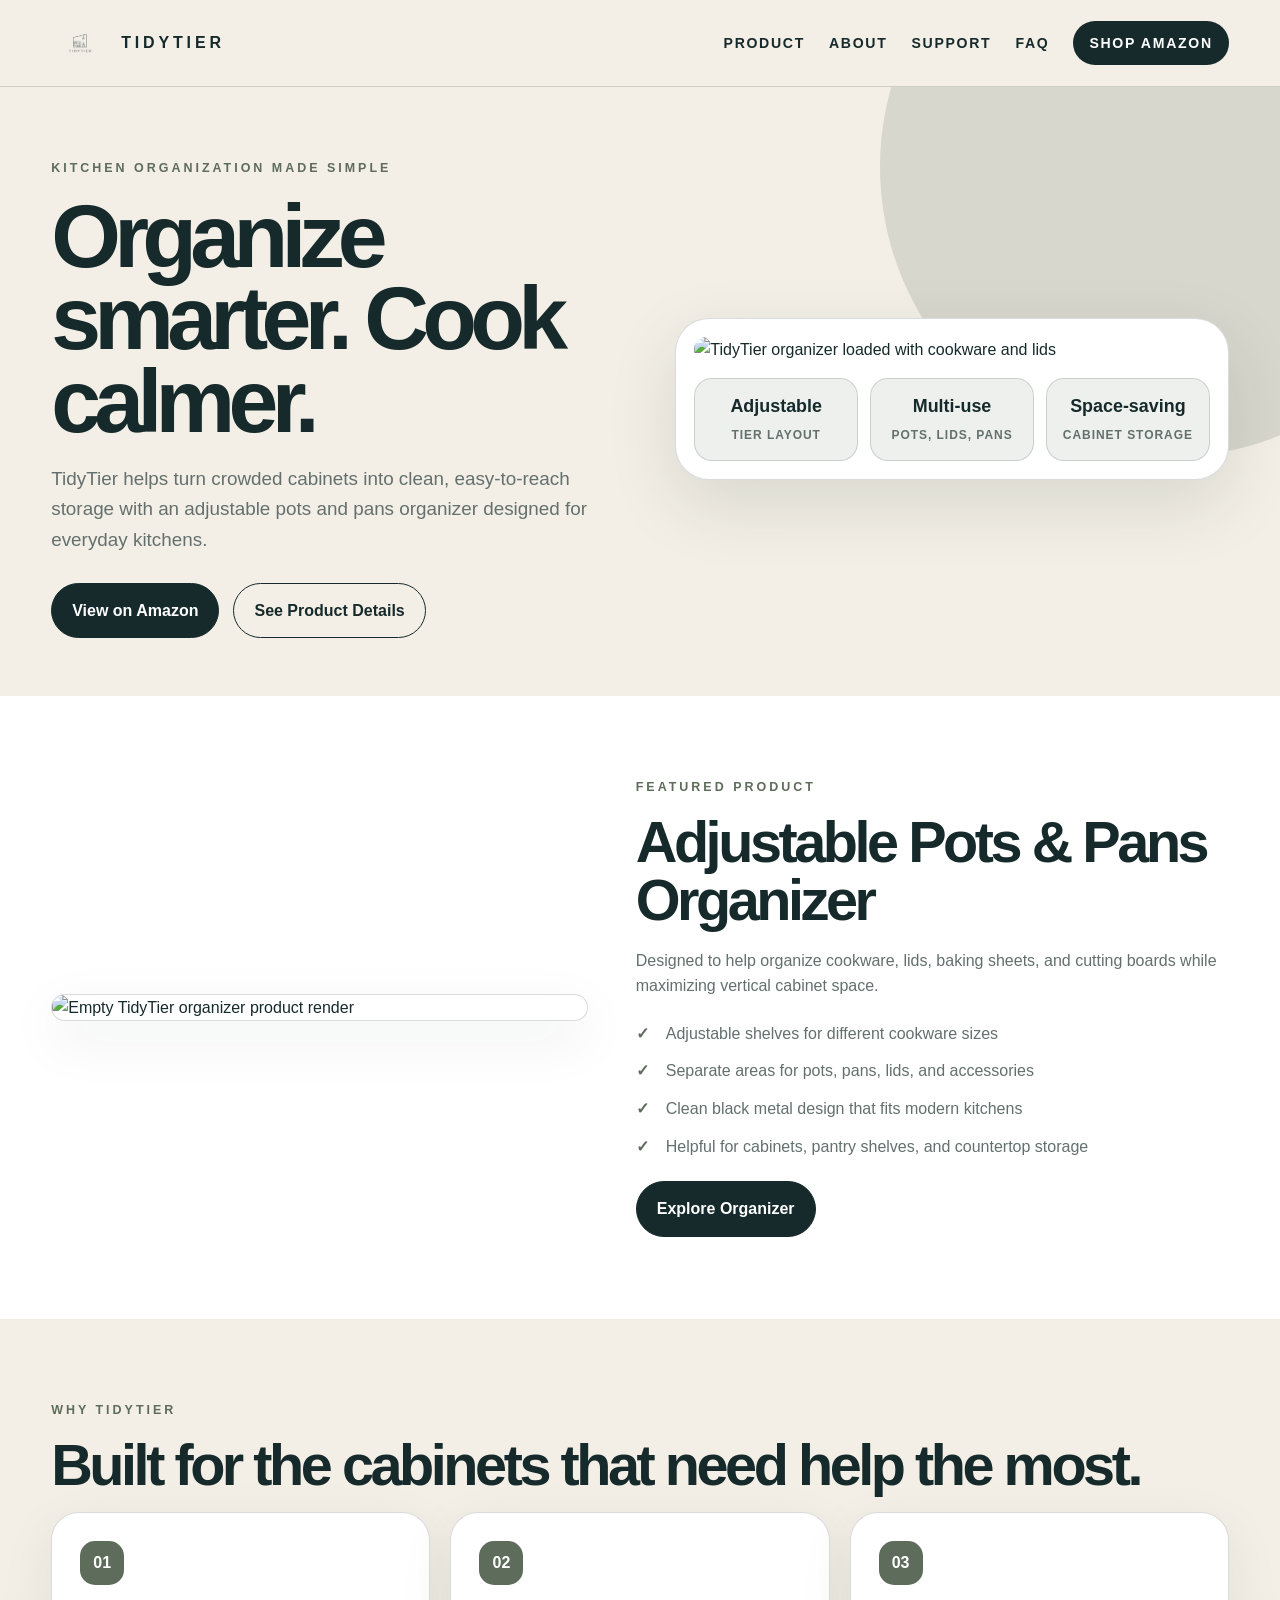
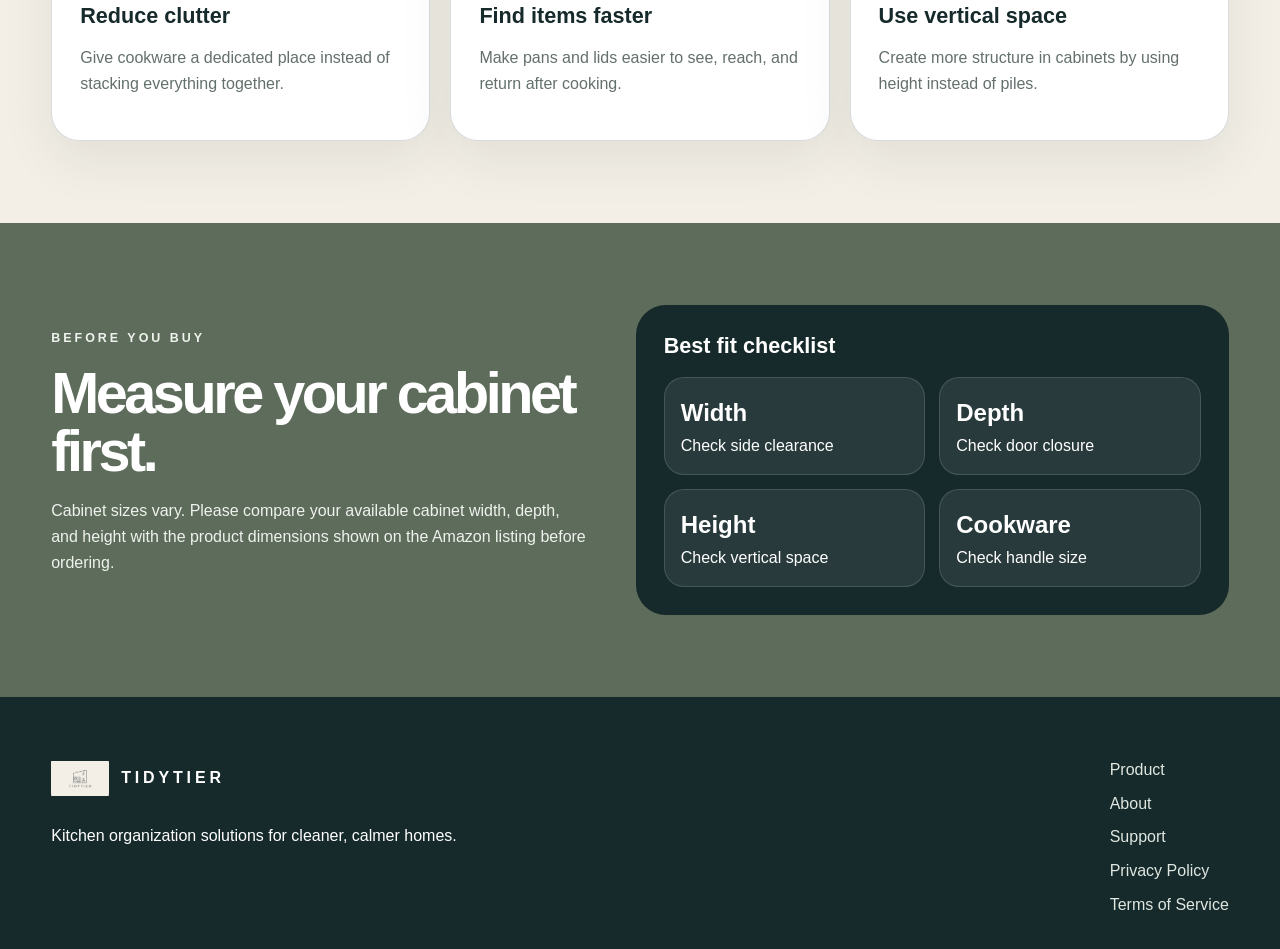
==== commit 27d9cc01: "Add files via upload" ====
--- a/index.html
+++ b/index.html
@@ -1,107 +1,102 @@
-<!DOCTYPE html>
-<html lang="en">
-<head>
-  <meta charset="UTF-8"/><meta name="viewport" content="width=device-width, initial-scale=1.0"/>
-  <title>TidyTier AI | Amazon PPC Optimization for TidyTier</title>
-  <meta name="description" content="TidyTier AI is an internal Amazon PPC intelligence platform built to automate reporting, daily audits, profitability analysis, and approval-based campaign optimization."/>
-  <link rel="stylesheet" href="styles.css"/>
-</head>
-<body>
-<header class="navbar"><div class="container nav-inner">
-  <a class="logo" href="index.html"><img src="tidytier-logo.png" alt="TidyTier logo"/><span>TIDYTIER AI</span></a>
-  <nav class="nav-links">
-    <a href="features.html">Features</a><a href="integration.html">API Integration</a><a href="pricing.html">Pricing</a><a href="support.html">Support</a><a class="nav-cta" href="#contact">Contact</a>
-  </nav>
-</div></header>
+<!DOCTYPE html><html lang="en"><head><meta charset="UTF-8"><meta name="viewport" content="width=device-width, initial-scale=1.0"><title>TidyTier | Adjustable Pots & Pans Organizer</title><meta name="description" content="TidyTier creates practical kitchen organization products designed to maximize cabinet space and simplify everyday cooking."><link rel="stylesheet" href="styles.css"></head><body>
+
+<header class="navbar">
+  <div class="container nav-inner">
+    <a class="logo" href="index.html"><img src="tidytier-logo.png" alt="TidyTier logo"><span>TIDYTIER</span></a>
+    <nav class="nav-links">
+      <a href="product.html">Product</a>
+      <a href="about.html">About</a>
+      <a href="support.html">Support</a>
+      <a href="faq.html">FAQ</a>
+      <a class="nav-cta" href="https://www.amazon.com/dp/B0FTTPCXH6" target="_blank" rel="noopener">Shop Amazon</a>
+    </nav>
+  </div>
+</header>
 
 <main>
 <section class="hero">
   <div class="container hero-grid">
     <div>
-      <p class="eyebrow">Amazon PPC Intelligence Platform</p>
-      <h1>Smarter PPC. Cleaner data. Better decisions.</h1>
-      <p class="lead">TidyTier AI is an internal advertising analytics and campaign optimization platform built for the TidyTier brand. It connects Amazon Ads reporting, inventory context, profitability, and approval-based PPC recommendations into one daily workflow.</p>
-      <div class="hero-actions">
-        <a class="btn primary" href="features.html">Explore Features</a>
-        <a class="btn secondary" href="integration.html">View API Workflow</a>
-      </div>
+      <p class="eyebrow">Kitchen organization made simple</p>
+      <h1>Organize smarter. Cook calmer.</h1>
+      <p class="lead">TidyTier helps turn crowded cabinets into clean, easy-to-reach storage with an adjustable pots and pans organizer designed for everyday kitchens.</p>
+      <div class="btn-row"><a class="btn primary" href="https://www.amazon.com/dp/B0FTTPCXH6" target="_blank" rel="noopener">View on Amazon</a><a class="btn secondary" href="product.html">See Product Details</a></div>
     </div>
-    <div class="hero-card">
-      <img src="tidytier-organizer-loaded.png" alt="TidyTier organizer holding cookware"/>
-      <div class="badges">
-        <div class="badge"><strong>Daily</strong><span>PPC Audits</span></div>
-        <div class="badge"><strong>API</strong><span>Ready</span></div>
-        <div class="badge"><strong>Safe</strong><span>Approval First</span></div>
+    <div class="product-card">
+      <img src="tidytier-organizer-loaded.png" alt="TidyTier organizer loaded with cookware and lids">
+      <div class="quick-stats">
+        <div class="stat"><strong>Adjustable</strong><span>Tier layout</span></div>
+        <div class="stat"><strong>Multi-use</strong><span>Pots, lids, pans</span></div>
+        <div class="stat"><strong>Space-saving</strong><span>Cabinet storage</span></div>
       </div>
     </div>
   </div>
 </section>
 
-<section class="section soft">
+<section class="section white">
   <div class="container split">
+    <img class="rounded-img" src="tidytier-organizer-empty.png" alt="Empty TidyTier organizer product render">
     <div>
-      <p class="eyebrow">Built for the business behind the product</p>
-      <h2>One system for ads, profit, inventory, and decisions.</h2>
-      <p class="muted">The platform is designed to help manage Sponsored Products campaigns with a disciplined workflow: retrieve data, analyze performance, generate recommendations, wait for approval, and keep a full audit trail.</p>
-    </div>
-    <div class="dashboard">
-      <div class="dashboard-top"><strong>Daily Audit Dashboard</strong><span><i class="dot"></i>Read-only mode</span></div>
-      <div class="kpi-grid">
-        <div class="kpi"><span>Overall</span><strong>91</strong><small>Health score</small></div>
-        <div class="kpi"><span>PPC</span><strong>88</strong><small>Campaign score</small></div>
-        <div class="kpi"><span>Profit</span><strong>94</strong><small>Margin focus</small></div>
-      </div>
-      <div class="table">
-        <div class="row"><strong>Recommendation</strong><strong>Impact</strong><strong>Status</strong></div>
-        <div class="row"><span>Harvest converting search terms</span><span>High</span><span>Needs approval</span></div>
-        <div class="row"><span>Lower bids on no-sale clicks</span><span>Medium</span><span>Review</span></div>
-        <div class="row"><span>Protect inventory during scaling</span><span>High</span><span>Active rule</span></div>
-      </div>
+      <p class="eyebrow">Featured product</p>
+      <h2>Adjustable Pots & Pans Organizer</h2>
+      <p class="muted">Designed to help organize cookware, lids, baking sheets, and cutting boards while maximizing vertical cabinet space.</p>
+      <ul class="list">
+        <li>Adjustable shelves for different cookware sizes</li>
+        <li>Separate areas for pots, pans, lids, and accessories</li>
+        <li>Clean black metal design that fits modern kitchens</li>
+        <li>Helpful for cabinets, pantry shelves, and countertop storage</li>
+      </ul>
+      <a class="btn primary" href="product.html">Explore Organizer</a>
     </div>
   </div>
 </section>
 
 <section class="section">
   <div class="container">
-    <p class="eyebrow">Core capabilities</p>
-    <h2>Designed like a PPC operating system.</h2>
+    <p class="eyebrow">Why TidyTier</p>
+    <h2>Built for the cabinets that need help the most.</h2>
     <div class="grid-3">
-      <div class="card"><div class="icon">01</div><h3>Daily PPC Audits</h3><p class="muted">Analyze campaigns, keywords, search terms, placements, budgets, and wasted spend.</p></div>
-      <div class="card"><div class="icon">02</div><h3>Profit Intelligence</h3><p class="muted">Estimate net profit, break-even ACOS, TACoS, and contribution margin before making decisions.</p></div>
-      <div class="card"><div class="icon">03</div><h3>Approval Workflow</h3><p class="muted">No campaign change is applied until recommendations are reviewed and explicitly approved.</p></div>
+      <div class="card"><div class="icon">01</div><h3>Reduce clutter</h3><p class="muted">Give cookware a dedicated place instead of stacking everything together.</p></div>
+      <div class="card"><div class="icon">02</div><h3>Find items faster</h3><p class="muted">Make pans and lids easier to see, reach, and return after cooking.</p></div>
+      <div class="card"><div class="icon">03</div><h3>Use vertical space</h3><p class="muted">Create more structure in cabinets by using height instead of piles.</p></div>
     </div>
   </div>
 </section>
 
-<section class="section dark">
-  <div class="container">
-    <p class="eyebrow">Daily Audit Workflow</p>
-    <h2>From Amazon Ads data to executive report.</h2>
-    <div class="workflow">
-      <div class="step"><p class="num">STEP 01</p><h3>Collect</h3><p class="muted">Pull Amazon Ads reporting and business context.</p></div>
-      <div class="step"><p class="num">STEP 02</p><h3>Analyze</h3><p class="muted">Evaluate spend, sales, ACOS, TACoS, CTR, CVR, CPC, and inventory risk.</p></div>
-      <div class="step"><p class="num">STEP 03</p><h3>Recommend</h3><p class="muted">Generate bid, budget, keyword, and negative keyword recommendations.</p></div>
-      <div class="step"><p class="num">STEP 04</p><h3>Approve</h3><p class="muted">Apply only reviewed and approved changes with a full change log.</p></div>
-    </div>
-  </div>
-</section>
-
-<section class="section" id="contact">
+<section class="section green">
   <div class="container split">
     <div>
-      <p class="eyebrow">TidyTier product line</p>
-      <h2>Kitchen organization powers the brand.</h2>
-      <p class="muted">TidyTier AI supports advertising operations for the TidyTier kitchen organization brand, starting with the adjustable pots and pans organizer.</p>
-      <a class="btn primary" href="https://www.amazon.com/dp/B0FTTPCXH6" target="_blank" rel="noopener">View Product on Amazon</a>
+      <p class="eyebrow">Before you buy</p>
+      <h2>Measure your cabinet first.</h2>
+      <p class="muted">Cabinet sizes vary. Please compare your available cabinet width, depth, and height with the product dimensions shown on the Amazon listing before ordering.</p>
     </div>
-    <img class="hero-card" src="tidytier-organizer-empty.png" alt="TidyTier empty organizer product render"/>
+    <div class="measure-box">
+      <h3>Best fit checklist</h3>
+      <div class="measure-grid">
+        <div class="measure-item"><strong>Width</strong><span>Check side clearance</span></div>
+        <div class="measure-item"><strong>Depth</strong><span>Check door closure</span></div>
+        <div class="measure-item"><strong>Height</strong><span>Check vertical space</span></div>
+        <div class="measure-item"><strong>Cookware</strong><span>Check handle size</span></div>
+      </div>
+    </div>
   </div>
 </section>
 </main>
 
-<footer class="footer"><div class="container footer-grid">
-  <div><div class="logo"><img src="tidytier-logo.png" alt="TidyTier logo"/><span>TIDYTIER AI</span></div><p>Internal Amazon PPC intelligence platform for the TidyTier brand.</p></div>
-  <div><a href="features.html">Features</a><a href="integration.html">API Integration</a><a href="pricing.html">Pricing</a><a href="support.html">Support</a><a href="privacy.html">Privacy Policy</a><a href="terms.html">Terms</a></div>
-</div></footer>
-</body>
-</html>
+<footer class="footer">
+  <div class="container footer-grid">
+    <div>
+      <div class="logo"><img src="tidytier-logo.png" alt="TidyTier logo"><span>TIDYTIER</span></div>
+      <p>Kitchen organization solutions for cleaner, calmer homes.</p>
+    </div>
+    <div>
+      <a href="product.html">Product</a>
+      <a href="about.html">About</a>
+      <a href="support.html">Support</a>
+      <a href="privacy.html">Privacy Policy</a>
+      <a href="terms.html">Terms of Service</a>
+    </div>
+  </div>
+</footer>
+
+</body></html>
--- a/styles.css
+++ b/styles.css
@@ -4,108 +4,74 @@
   --ink:#162A2B;
   --black:#000000;
   --white:#FFFFFF;
-  --muted:#61706d;
-  --line:rgba(22,42,43,.14);
-  --shadow:0 24px 80px rgba(22,42,43,.14);
+  --muted:#63706d;
+  --line:rgba(22,42,43,.16);
+  --shadow:0 24px 70px rgba(22,42,43,.12);
 }
 *{box-sizing:border-box}
 html{scroll-behavior:smooth}
-body{
-  margin:0;
-  font-family:Poppins, Arial, Helvetica, sans-serif;
-  color:var(--ink);
-  background:var(--cream);
-  line-height:1.6;
-}
+body{margin:0;font-family:Poppins,Arial,Helvetica,sans-serif;background:var(--cream);color:var(--ink);line-height:1.6}
 a{color:inherit;text-decoration:none}
 img{max-width:100%;display:block}
 .container{width:min(1180px,92%);margin:0 auto}
-.navbar{
-  position:sticky;top:0;z-index:20;
-  background:rgba(243,239,230,.92);
-  backdrop-filter:blur(14px);
-  border-bottom:1px solid var(--line);
-}
-.nav-inner{display:flex;align-items:center;justify-content:space-between;padding:16px 0;gap:20px}
-.logo{display:flex;align-items:center;gap:12px;font-weight:800;letter-spacing:.18em}
-.logo img{width:54px;height:54px;object-fit:contain;border-radius:12px}
-.nav-links{display:flex;align-items:center;gap:22px;font-size:.92rem;font-weight:700;letter-spacing:.05em}
-.nav-cta{padding:11px 16px;border-radius:999px;background:var(--ink);color:var(--white)}
-.menu-note{display:none}
-.hero{
-  padding:76px 0 60px;
-  position:relative;
-  overflow:hidden;
-}
-.hero:before{
-  content:"";position:absolute;right:-160px;top:-180px;width:520px;height:520px;border-radius:50%;
-  background:rgba(94,108,91,.18);filter:blur(10px);
-}
-.hero-grid{display:grid;grid-template-columns:1.02fr .98fr;gap:48px;align-items:center;position:relative}
-.eyebrow{font-size:.78rem;text-transform:uppercase;letter-spacing:.22em;color:var(--green);font-weight:900;margin:0 0 16px}
-h1{font-size:clamp(3rem,7vw,6.4rem);line-height:.92;letter-spacing:-.07em;margin:0 0 24px}
-h2{font-size:clamp(2rem,4.5vw,4.2rem);line-height:1;letter-spacing:-.055em;margin:0 0 18px}
-h3{font-size:1.28rem;line-height:1.2;margin:0 0 12px}
+.navbar{position:sticky;top:0;z-index:20;background:rgba(243,239,230,.94);backdrop-filter:blur(14px);border-bottom:1px solid var(--line)}
+.nav-inner{display:flex;justify-content:space-between;align-items:center;padding:14px 0;gap:24px}
+.logo{display:flex;align-items:center;gap:12px;font-weight:800;letter-spacing:.24em}
+.logo img{width:58px;height:58px;object-fit:contain;border-radius:14px}
+.nav-links{display:flex;align-items:center;gap:24px;flex-wrap:wrap;font-size:.88rem;text-transform:uppercase;letter-spacing:.12em;font-weight:800}
+.nav-cta{background:var(--ink);color:white;padding:11px 16px;border-radius:999px}
+.hero{padding:72px 0 58px;position:relative;overflow:hidden}
+.hero:before{content:"";position:absolute;right:-180px;top:-210px;width:580px;height:580px;border-radius:50%;background:rgba(94,108,91,.18)}
+.hero-grid{position:relative;display:grid;grid-template-columns:1.02fr .98fr;gap:48px;align-items:center}
+.eyebrow{text-transform:uppercase;letter-spacing:.24em;color:var(--green);font-size:.78rem;font-weight:900;margin:0 0 16px}
+h1{font-size:clamp(3rem,7vw,6.1rem);letter-spacing:-.075em;line-height:.92;margin:0 0 22px}
+h2{font-size:clamp(2rem,4.5vw,4.2rem);letter-spacing:-.06em;line-height:1;margin:0 0 18px}
+h3{font-size:1.35rem;line-height:1.2;margin:0 0 12px}
 .lead{font-size:1.18rem;color:var(--muted);max-width:650px}
-.hero-actions{display:flex;gap:14px;flex-wrap:wrap;margin-top:30px}
-.btn{display:inline-flex;align-items:center;justify-content:center;gap:8px;padding:14px 19px;border-radius:999px;font-weight:900;border:1px solid var(--ink)}
-.btn.primary{background:var(--ink);color:var(--white)}
+.btn-row{display:flex;gap:14px;flex-wrap:wrap;margin-top:28px}
+.btn{display:inline-flex;justify-content:center;align-items:center;border-radius:999px;padding:14px 20px;border:1px solid var(--ink);font-weight:900}
+.btn.primary{background:var(--ink);color:white}
 .btn.secondary{background:transparent;color:var(--ink)}
-.btn.light{background:var(--white);color:var(--ink);border-color:var(--white)}
-.hero-card{background:var(--white);border:1px solid var(--line);border-radius:34px;padding:18px;box-shadow:var(--shadow)}
-.hero-card img{border-radius:24px;background:var(--white)}
-.badges{display:grid;grid-template-columns:repeat(3,1fr);gap:12px;margin-top:18px}
-.badge{padding:13px;border-radius:18px;background:rgba(94,108,91,.09);border:1px solid var(--line);text-align:center}
-.badge strong{display:block;font-size:1.25rem}
-.badge span{font-size:.78rem;color:var(--muted);font-weight:700}
-.section{padding:86px 0}
-.section.dark{background:var(--ink);color:var(--white)}
-.section.dark .eyebrow,.section.dark .muted{color:#dbe2dc}
-.section.soft{background:rgba(255,255,255,.42)}
-.split{display:grid;grid-template-columns:.92fr 1.08fr;gap:46px;align-items:center}
+.product-card{background:white;border:1px solid var(--line);border-radius:34px;padding:18px;box-shadow:var(--shadow)}
+.product-card img{border-radius:24px}
+.quick-stats{display:grid;grid-template-columns:repeat(3,1fr);gap:12px;margin-top:16px}
+.stat{background:rgba(94,108,91,.1);border:1px solid var(--line);border-radius:18px;padding:13px;text-align:center}
+.stat strong{display:block;font-size:1.12rem}
+.stat span{font-size:.75rem;text-transform:uppercase;letter-spacing:.08em;color:var(--muted);font-weight:800}
+.section{padding:82px 0}
+.section.white{background:white}
+.section.green{background:var(--green);color:white}
+.section.green .muted,.section.green .eyebrow{color:#eef3ed}
+.split{display:grid;grid-template-columns:.95fr 1.05fr;gap:48px;align-items:center}
 .grid-3{display:grid;grid-template-columns:repeat(3,1fr);gap:20px}
 .grid-2{display:grid;grid-template-columns:repeat(2,1fr);gap:22px}
-.card{
-  background:var(--white);
-  border:1px solid var(--line);
-  border-radius:28px;
-  padding:28px;
-  box-shadow:0 18px 54px rgba(22,42,43,.08);
-}
-.dark .card{background:rgba(255,255,255,.08);border-color:rgba(255,255,255,.16);box-shadow:none}
-.icon{width:46px;height:46px;border-radius:16px;background:var(--green);color:var(--white);display:grid;place-items:center;font-weight:900;margin-bottom:18px}
+.card{background:white;border:1px solid var(--line);border-radius:28px;padding:28px;box-shadow:0 18px 54px rgba(22,42,43,.08)}
+.green .card{background:rgba(255,255,255,.1);border-color:rgba(255,255,255,.2);box-shadow:none}
+.icon{width:44px;height:44px;border-radius:15px;background:var(--green);color:white;display:grid;place-items:center;font-weight:900;margin-bottom:18px}
 .muted{color:var(--muted)}
-.product-showcase{display:grid;grid-template-columns:1fr 1fr;gap:22px;margin-top:32px}
-.product-showcase img{border-radius:30px;background:var(--white);border:1px solid var(--line);box-shadow:0 18px 54px rgba(22,42,43,.08)}
-.workflow{display:grid;grid-template-columns:repeat(4,1fr);gap:16px;margin-top:28px}
-.step{position:relative;background:var(--white);border:1px solid var(--line);border-radius:26px;padding:24px}
-.step .num{font-weight:900;color:var(--green);letter-spacing:.18em;font-size:.78rem}
-.dashboard{
-  background:#0f2223;color:white;border-radius:34px;padding:26px;border:1px solid rgba(255,255,255,.16);
-  box-shadow:var(--shadow)
-}
-.dashboard-top{display:flex;justify-content:space-between;align-items:center;border-bottom:1px solid rgba(255,255,255,.14);padding-bottom:18px;margin-bottom:18px}
-.dot{width:10px;height:10px;border-radius:50%;background:#9fd3b1;display:inline-block;margin-right:8px}
-.kpi-grid{display:grid;grid-template-columns:repeat(3,1fr);gap:14px}
-.kpi{background:rgba(255,255,255,.08);border:1px solid rgba(255,255,255,.12);border-radius:22px;padding:18px}
-.kpi strong{display:block;font-size:2rem;letter-spacing:-.04em}
-.table{margin-top:16px;border-radius:22px;overflow:hidden;border:1px solid rgba(255,255,255,.12)}
-.row{display:grid;grid-template-columns:1.2fr .8fr .8fr;gap:10px;padding:14px 16px;background:rgba(255,255,255,.06);border-bottom:1px solid rgba(255,255,255,.1);font-size:.9rem}
-.row:last-child{border-bottom:0}
-.price-card{max-width:720px;margin:28px auto 0;text-align:center}
-.price{font-size:3rem;font-weight:900;letter-spacing:-.05em;margin:10px 0}
-.footer{background:#0f2223;color:white;padding:52px 0 24px}
+.product-showcase{display:grid;grid-template-columns:1fr 1fr;gap:22px;margin-top:28px}
+.product-showcase img,.rounded-img{border-radius:30px;background:white;border:1px solid var(--line);box-shadow:0 18px 54px rgba(22,42,43,.08)}
+.list{padding-left:0;list-style:none;margin:22px 0}
+.list li{position:relative;padding-left:30px;margin:12px 0;color:var(--muted)}
+.list li:before{content:"✓";position:absolute;left:0;color:var(--green);font-weight:900}
+.measure-box{background:var(--ink);color:white;border-radius:30px;padding:28px}
+.measure-grid{display:grid;grid-template-columns:repeat(2,1fr);gap:14px;margin-top:18px}
+.measure-item{background:rgba(255,255,255,.08);border:1px solid rgba(255,255,255,.14);border-radius:20px;padding:16px}
+.measure-item strong{display:block;font-size:1.5rem}
+.faq{max-width:850px;margin:28px auto 0}
+.faq details{background:white;border:1px solid var(--line);border-radius:20px;padding:20px;margin:12px 0}
+.faq summary{font-weight:900;cursor:pointer}
+.footer{background:var(--ink);color:white;padding:52px 0 24px}
 .footer-grid{display:flex;justify-content:space-between;gap:30px;flex-wrap:wrap}
-.footer a{display:block;color:#dbe2dc;margin:8px 0}
+.footer a{display:block;color:#dfe7e0;margin:8px 0}
 .legal{max-width:880px;padding:70px 0}
 .legal h1{font-size:clamp(2.5rem,5vw,4.2rem)}
 .legal h2{font-size:1.6rem;margin-top:34px}
 .notice{padding:16px 20px;border:1px solid var(--line);background:rgba(255,255,255,.6);border-radius:18px;color:var(--muted)}
 @media(max-width:900px){
- .nav-inner{align-items:flex-start;flex-direction:column}
- .nav-links{gap:12px;flex-wrap:wrap}
- .hero-grid,.split,.product-showcase,.grid-3,.grid-2,.workflow{grid-template-columns:1fr}
- .badges,.kpi-grid{grid-template-columns:1fr}
- h1{font-size:3.2rem}
- .row{grid-template-columns:1fr}
+  .nav-inner{align-items:flex-start;flex-direction:column}
+  .nav-links{gap:13px}
+  .hero-grid,.split,.grid-3,.grid-2,.product-showcase{grid-template-columns:1fr}
+  .quick-stats,.measure-grid{grid-template-columns:1fr}
+  h1{font-size:3.2rem}
 }
